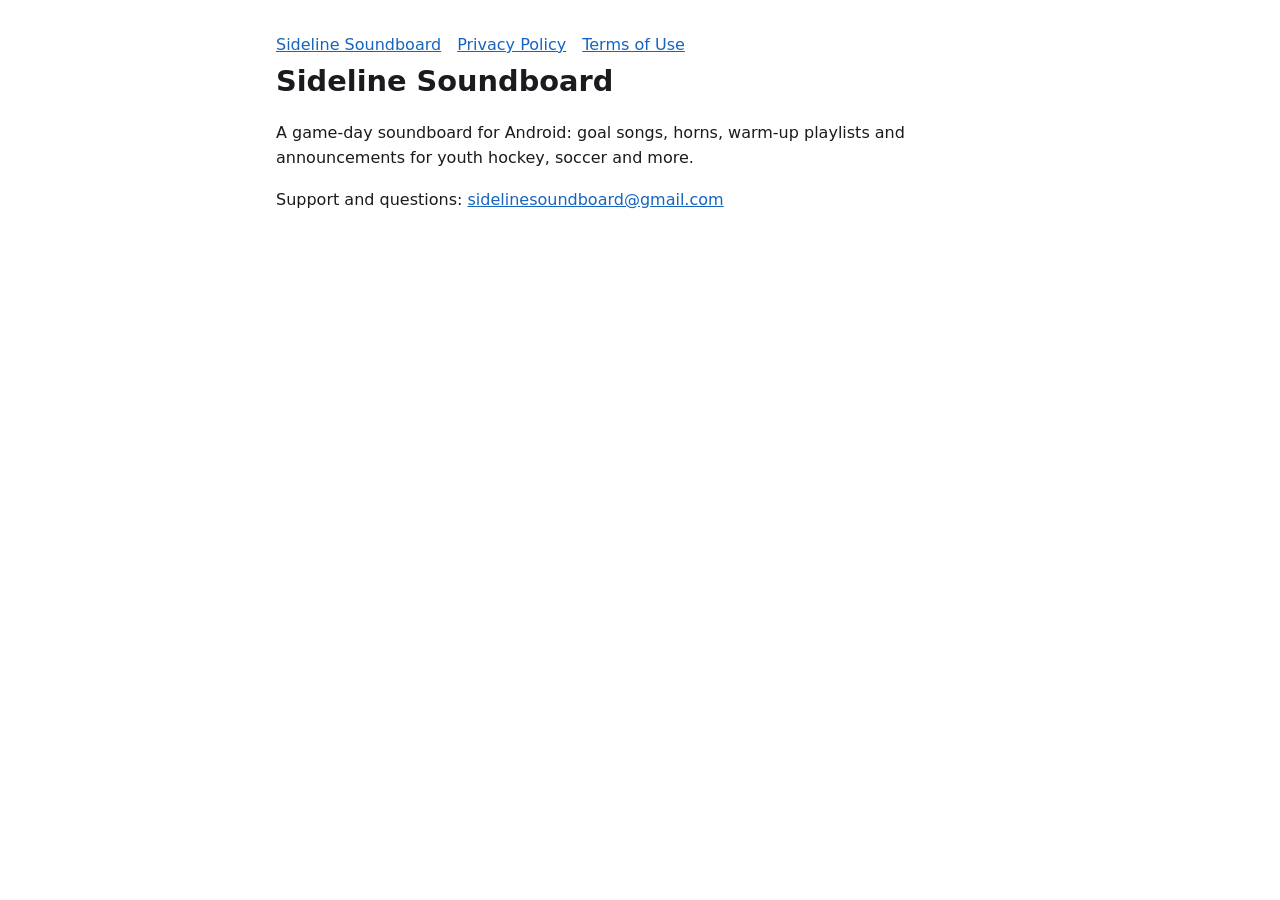
==== index.html @ c2d565bb "Privacy Policy, Terms of Use and home page for Sideline Soundboard Co-Authored-By: Claude Opus 5.5 <" ====
<!doctype html>
<html lang="en"><head><meta charset="utf-8"><meta name="viewport" content="width=device-width,initial-scale=1">
<title>Sideline Soundboard</title><link rel="stylesheet" href="style.css"></head>
<body><main>
<nav><a href="./">Sideline Soundboard</a><a href="privacy">Privacy Policy</a><a href="terms">Terms of Use</a></nav>
<h1>Sideline Soundboard</h1>
<p>A game-day soundboard for Android: goal songs, horns, warm-up playlists and announcements for youth hockey, soccer and more.</p>
<p>Support and questions: <a href="mailto:sidelinesoundboard@gmail.com">sidelinesoundboard@gmail.com</a></p>
</main></body></html>
---- style.css ----
:root { --bg:#ffffff; --fg:#1b1b1f; --muted:#5d5e67; --accent:#1565c0; }
@media (prefers-color-scheme: dark) { :root { --bg:#121316; --fg:#e4e2e6; --muted:#a9a9b3; --accent:#90caf9; } }
* { box-sizing: border-box; }
body { margin:0; background:var(--bg); color:var(--fg); font:16px/1.6 system-ui,-apple-system,"Segoe UI",Roboto,sans-serif; }
main { max-width: 760px; margin: 0 auto; padding: 32px 16px 64px; }
h1 { font-size: 1.8rem; margin: 0 0 4px; } h2 { font-size: 1.2rem; margin-top: 32px; }
.muted { color: var(--muted); } a { color: var(--accent); }
nav a { margin-right: 16px; }
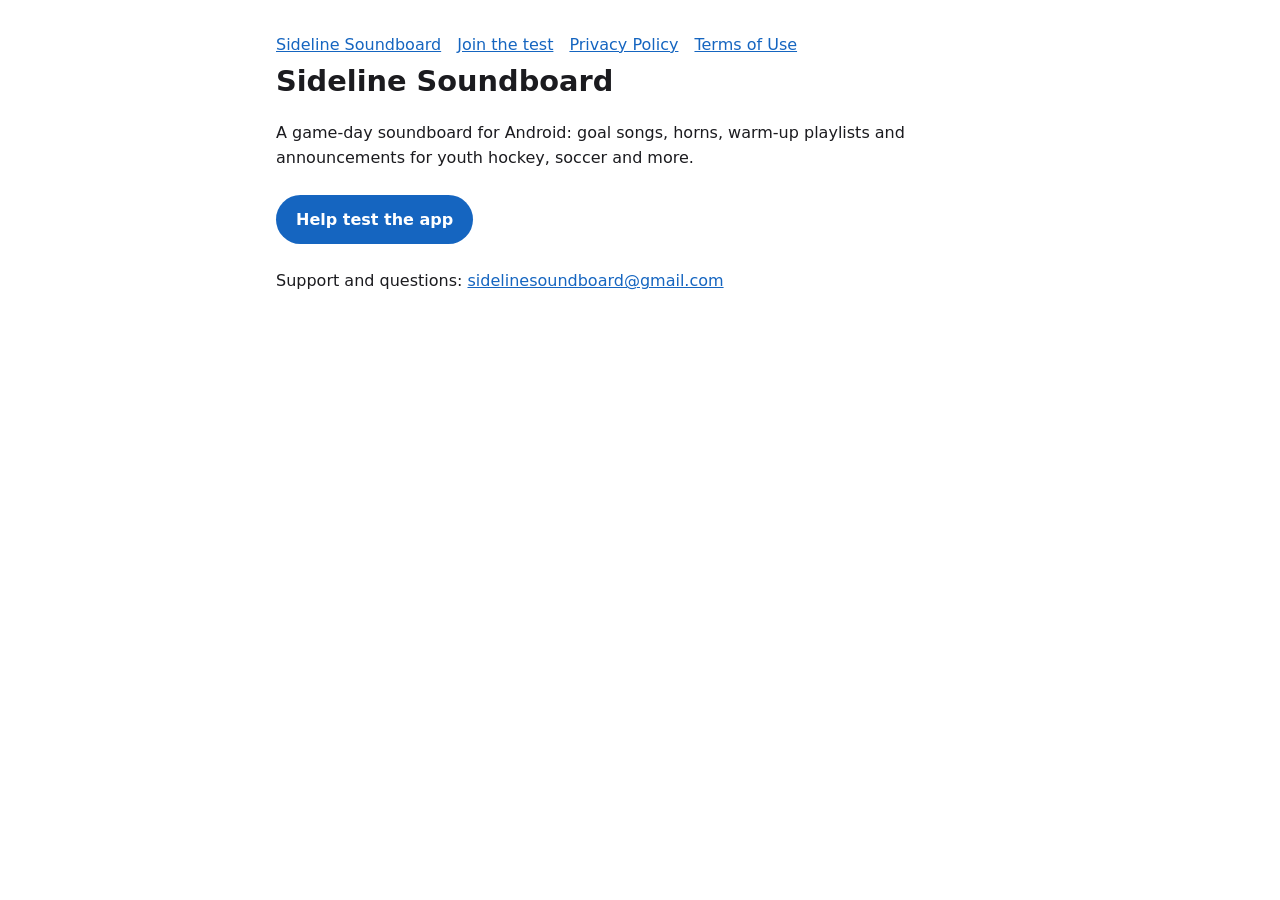
==== commit c3d98fa3: "Add tester sign-up page with screenshots" ====
--- a/index.html
+++ b/index.html
@@ -2,8 +2,9 @@
 <html lang="en"><head><meta charset="utf-8"><meta name="viewport" content="width=device-width,initial-scale=1">
 <title>Sideline Soundboard</title><link rel="stylesheet" href="style.css"></head>
 <body><main>
-<nav><a href="./">Sideline Soundboard</a><a href="privacy">Privacy Policy</a><a href="terms">Terms of Use</a></nav>
+<nav><a href="./">Sideline Soundboard</a><a href="testers">Join the test</a><a href="privacy">Privacy Policy</a><a href="terms">Terms of Use</a></nav>
 <h1>Sideline Soundboard</h1>
 <p>A game-day soundboard for Android: goal songs, horns, warm-up playlists and announcements for youth hockey, soccer and more.</p>
+<p><a class="cta" href="testers">Help test the app</a></p>
 <p>Support and questions: <a href="mailto:sidelinesoundboard@gmail.com">sidelinesoundboard@gmail.com</a></p>
 </main></body></html>
--- a/style.css
+++ b/style.css
@@ -6,3 +6,9 @@
 h1 { font-size: 1.8rem; margin: 0 0 4px; } h2 { font-size: 1.2rem; margin-top: 32px; }
 .muted { color: var(--muted); } a { color: var(--accent); }
 nav a { margin-right: 16px; }
+img.shot { display:block; max-width:100%; height:auto; border-radius:12px; margin:12px 0 4px; border:1px solid rgba(128,128,128,.3); }
+figure { margin:16px 0; } figcaption { color:var(--muted); font-size:.9rem; }
+.shots { display:grid; grid-template-columns:repeat(auto-fit,minmax(260px,1fr)); gap:16px; align-items:start; }
+.cta { display:inline-block; background:var(--accent); color:var(--bg); padding:12px 20px; border-radius:999px; font-weight:600; text-decoration:none; margin:8px 0; }
+ol.steps { padding-left:1.2em; } ol.steps li { margin:10px 0; }
+.note { border-left:3px solid var(--accent); padding:2px 12px; color:var(--muted); }
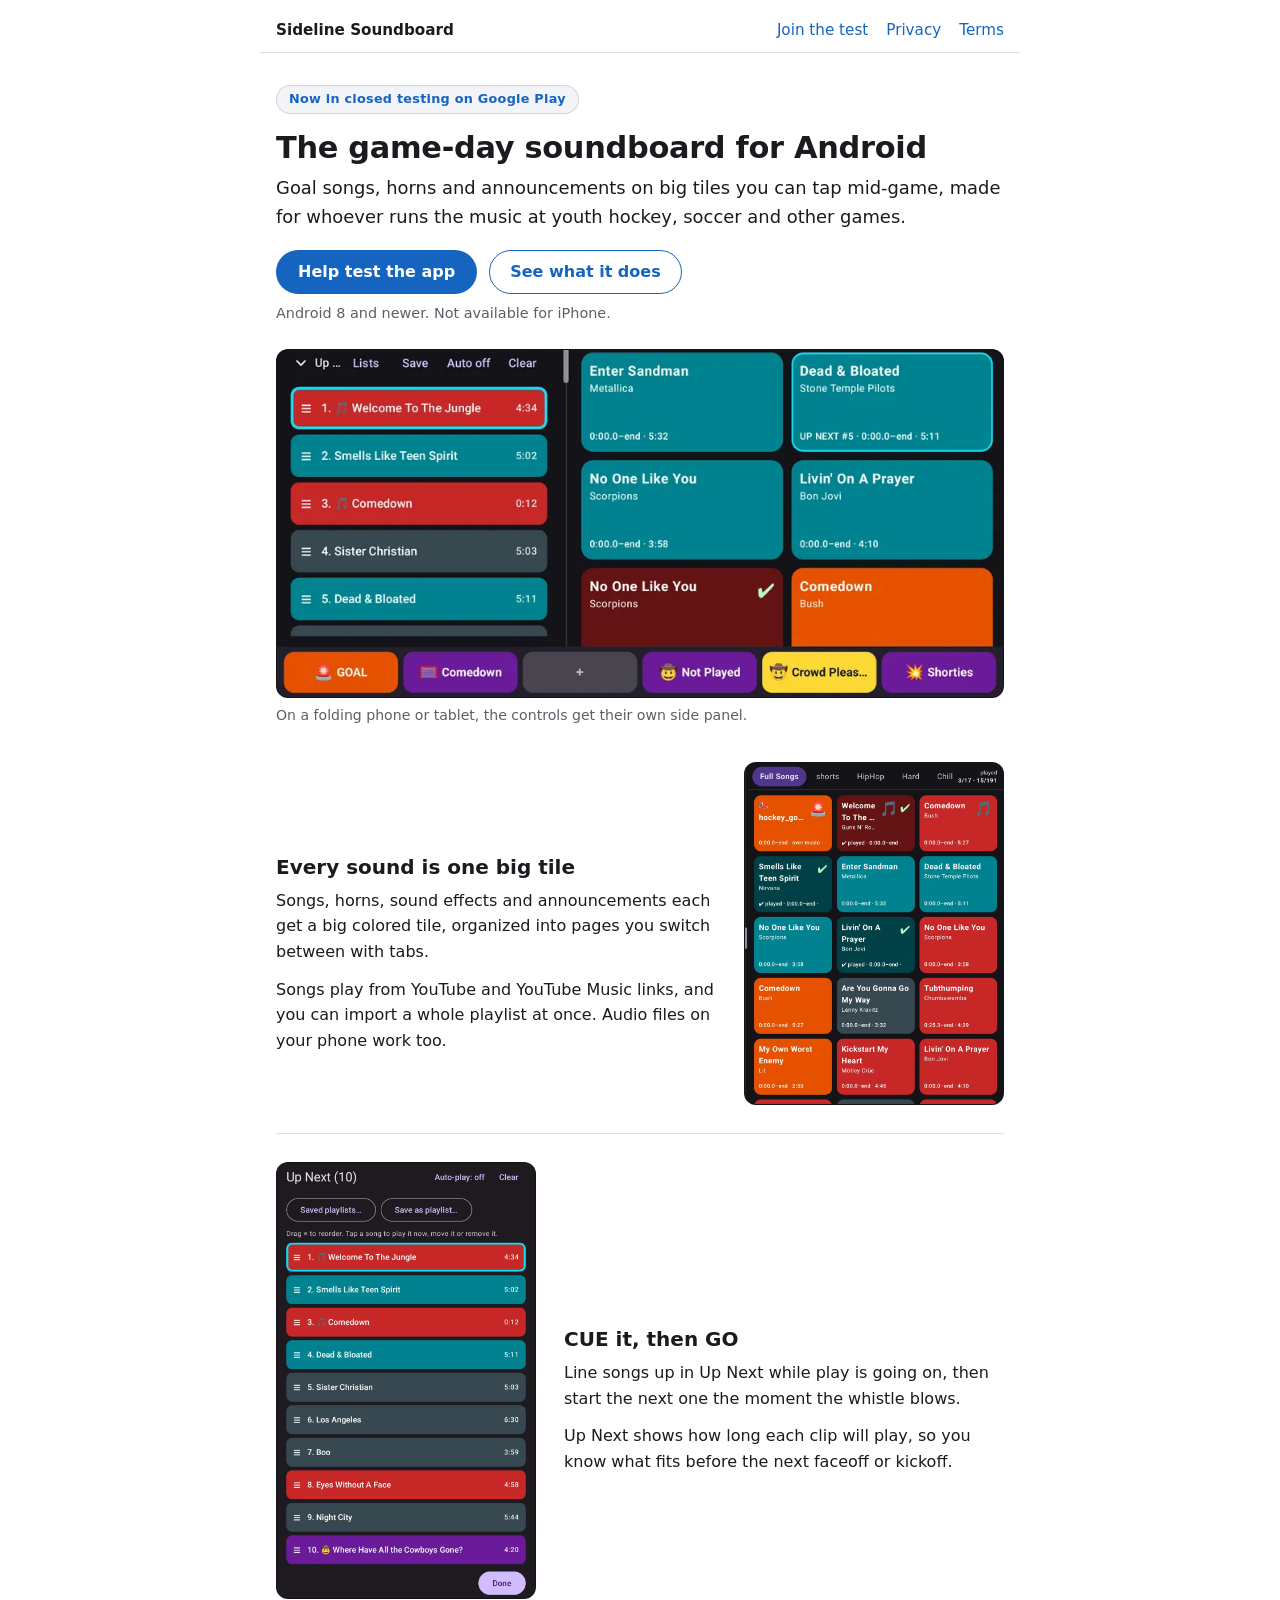
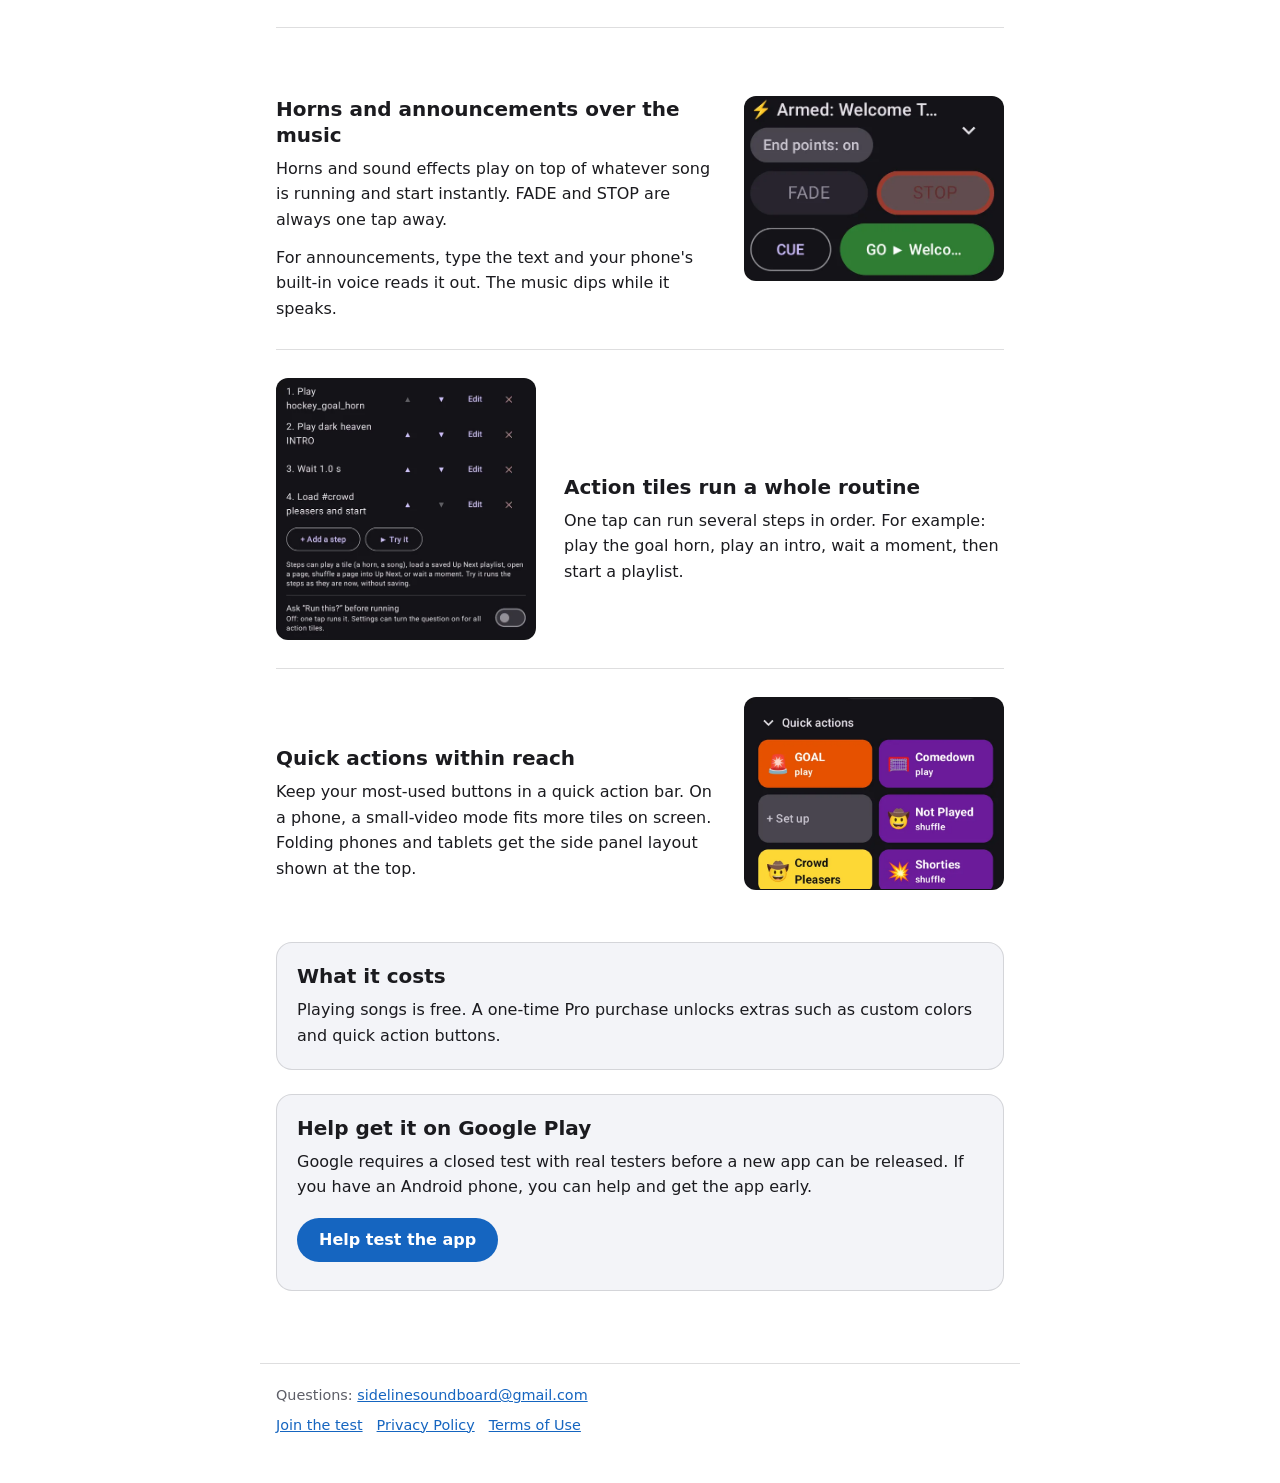
==== commit 692b1fb9: "Landing page, stronger tester page, new screenshots - index: one-line pitch, five feature blocks wit" ====
--- a/index.html
+++ b/index.html
@@ -1,10 +1,116 @@
 <!doctype html>
-<html lang="en"><head><meta charset="utf-8"><meta name="viewport" content="width=device-width,initial-scale=1">
-<title>Sideline Soundboard</title><link rel="stylesheet" href="style.css"></head>
-<body><main>
-<nav><a href="./">Sideline Soundboard</a><a href="testers">Join the test</a><a href="privacy">Privacy Policy</a><a href="terms">Terms of Use</a></nav>
-<h1>Sideline Soundboard</h1>
-<p>A game-day soundboard for Android: goal songs, horns, warm-up playlists and announcements for youth hockey, soccer and more.</p>
-<p><a class="cta" href="testers">Help test the app</a></p>
-<p>Support and questions: <a href="mailto:sidelinesoundboard@gmail.com">sidelinesoundboard@gmail.com</a></p>
-</main></body></html>
+<html lang="en">
+<head>
+<meta charset="utf-8">
+<meta name="viewport" content="width=device-width,initial-scale=1">
+<title>Sideline Soundboard: game-day soundboard for Android</title>
+<meta name="description" content="Goal songs, horns and announcements on big tiles you can tap mid-game. A soundboard for the person running the music at youth hockey, soccer and other games. Android 8 and newer.">
+<link rel="canonical" href="https://frostcall.github.io/sideline-soundboard/">
+<meta property="og:type" content="website">
+<meta property="og:site_name" content="Sideline Soundboard">
+<meta property="og:title" content="Sideline Soundboard: game-day soundboard for Android">
+<meta property="og:description" content="Goal songs, horns and announcements on big tiles you can tap mid-game. Help test it before it goes on Google Play.">
+<meta property="og:url" content="https://frostcall.github.io/sideline-soundboard/">
+<meta property="og:image" content="https://frostcall.github.io/sideline-soundboard/img/og.png">
+<meta property="og:image:width" content="1200">
+<meta property="og:image:height" content="630">
+<meta property="og:image:alt" content="Sideline Soundboard on a folding phone: an Up Next list beside colored song tiles, with quick action buttons along the bottom">
+<link rel="stylesheet" href="style.css">
+</head>
+<body>
+<nav class="site-nav" aria-label="Site">
+  <a class="brand" href="./" aria-current="page">Sideline Soundboard</a>
+  <a href="testers">Join the test</a>
+  <a href="privacy">Privacy</a>
+  <a href="terms">Terms</a>
+</nav>
+
+<main>
+<section class="hero">
+  <span class="badge">Now in closed testing on Google Play</span>
+  <h1>The game-day soundboard for Android</h1>
+  <p class="lede">Goal songs, horns and announcements on big tiles you can tap mid-game, made for whoever runs the music at youth hockey, soccer and other games.</p>
+  <div class="actions">
+    <a class="cta" href="testers">Help test the app</a>
+    <a class="btn-secondary" href="#features">See what it does</a>
+  </div>
+  <p class="small">Android 8 and newer. Not available for iPhone.</p>
+  <figure class="hero-shot">
+    <img class="shot" src="img/fold.webp" width="900" height="429" fetchpriority="high" alt="Sideline Soundboard on a folding phone: the Up Next list on the left, colored song tiles on the right, and quick action buttons for GOAL, Comedown and shuffles along the bottom">
+    <figcaption>On a folding phone or tablet, the controls get their own side panel.</figcaption>
+  </figure>
+</section>
+
+<section id="features" class="features" aria-label="Features">
+  <article class="feature">
+    <div>
+      <h2>Every sound is one big tile</h2>
+      <p>Songs, horns, sound effects and announcements each get a big colored tile, organized into pages you switch between with tabs.</p>
+      <p>Songs play from YouTube and YouTube Music links, and you can import a whole playlist at once. Audio files on your phone work too.</p>
+    </div>
+    <figure>
+      <img class="shot" src="img/tiles.webp" width="900" height="1190" loading="lazy" decoding="async" alt="A page of colored song tiles, each showing the song title, artist and clip length, with page tabs across the top">
+    </figure>
+  </article>
+
+  <article class="feature">
+    <div>
+      <h2>CUE it, then GO</h2>
+      <p>Line songs up in Up Next while play is going on, then start the next one the moment the whistle blows.</p>
+      <p>Up Next shows how long each clip will play, so you know what fits before the next faceoff or kickoff.</p>
+    </div>
+    <figure>
+      <img class="shot" src="img/up-next.webp" width="900" height="1516" loading="lazy" decoding="async" alt="The Up Next list with ten songs in order, each with its play length on the right">
+    </figure>
+  </article>
+
+  <article class="feature">
+    <div>
+      <h2>Horns and announcements over the music</h2>
+      <p>Horns and sound effects play on top of whatever song is running and start instantly. FADE and STOP are always one tap away.</p>
+      <p>For announcements, type the text and your phone's built-in voice reads it out. The music dips while it speaks.</p>
+    </div>
+    <figure>
+      <img class="shot" src="img/controls.webp" width="584" height="413" loading="lazy" decoding="async" alt="Playback controls: FADE and STOP buttons, and CUE and GO buttons with the next song armed">
+    </figure>
+  </article>
+
+  <article class="feature">
+    <div>
+      <h2>Action tiles run a whole routine</h2>
+      <p>One tap can run several steps in order. For example: play the goal horn, play an intro, wait a moment, then start a playlist.</p>
+    </div>
+    <figure>
+      <img class="shot" src="img/action-tiles.webp" width="560" height="563" loading="lazy" decoding="async" alt="An action tile's steps: play the goal horn, play an intro song, wait one second, then load a playlist and start it">
+    </figure>
+  </article>
+
+  <article class="feature">
+    <div>
+      <h2>Quick actions within reach</h2>
+      <p>Keep your most-used buttons in a quick action bar. On a phone, a small-video mode fits more tiles on screen. Folding phones and tablets get the side panel layout shown at the top.</p>
+    </div>
+    <figure>
+      <img class="shot" src="img/quick-actions.webp" width="700" height="520" loading="lazy" decoding="async" alt="Quick action buttons: GOAL, Comedown, Not Played shuffle, Crowd Pleasers and Shorties">
+    </figure>
+  </article>
+</section>
+
+<section class="panel">
+  <h2>What it costs</h2>
+  <p>Playing songs is free. A one-time Pro purchase unlocks extras such as custom colors and quick action buttons.</p>
+</section>
+
+<section class="panel">
+  <h2>Help get it on Google Play</h2>
+  <p>Google requires a closed test with real testers before a new app can be released. If you have an Android phone, you can help and get the app early.</p>
+  <div class="actions"><a class="cta" href="testers">Help test the app</a></div>
+</section>
+</main>
+
+<footer class="site-footer">
+  <p>Questions: <a href="mailto:sidelinesoundboard@gmail.com">sidelinesoundboard@gmail.com</a></p>
+  <p><a href="testers">Join the test</a><a href="privacy">Privacy Policy</a><a href="terms">Terms of Use</a></p>
+</footer>
+</body>
+</html>
--- a/style.css
+++ b/style.css
@@ -1,14 +1,91 @@
-:root { --bg:#ffffff; --fg:#1b1b1f; --muted:#5d5e67; --accent:#1565c0; }
-@media (prefers-color-scheme: dark) { :root { --bg:#121316; --fg:#e4e2e6; --muted:#a9a9b3; --accent:#90caf9; } }
-* { box-sizing: border-box; }
-body { margin:0; background:var(--bg); color:var(--fg); font:16px/1.6 system-ui,-apple-system,"Segoe UI",Roboto,sans-serif; }
-main { max-width: 760px; margin: 0 auto; padding: 32px 16px 64px; }
-h1 { font-size: 1.8rem; margin: 0 0 4px; } h2 { font-size: 1.2rem; margin-top: 32px; }
-.muted { color: var(--muted); } a { color: var(--accent); }
-nav a { margin-right: 16px; }
-img.shot { display:block; max-width:100%; height:auto; border-radius:12px; margin:12px 0 4px; border:1px solid rgba(128,128,128,.3); }
-figure { margin:16px 0; } figcaption { color:var(--muted); font-size:.9rem; }
-.shots { display:grid; grid-template-columns:repeat(auto-fit,minmax(260px,1fr)); gap:16px; align-items:start; }
-.cta { display:inline-block; background:var(--accent); color:var(--bg); padding:12px 20px; border-radius:999px; font-weight:600; text-decoration:none; margin:8px 0; }
-ol.steps { padding-left:1.2em; } ol.steps li { margin:10px 0; }
+:root {
+  --bg:#ffffff; --fg:#1b1b1f; --muted:#5d5e67; --accent:#1565c0; --on-accent:#ffffff;
+  --surface:#f3f4f8; --line:rgba(27,27,31,.14); --shot-line:rgba(27,27,31,.18);
+}
+@media (prefers-color-scheme: dark) {
+  :root {
+    --bg:#121316; --fg:#e4e2e6; --muted:#a9a9b3; --accent:#90caf9; --on-accent:#0b1a2b;
+    --surface:#1c1d22; --line:rgba(228,226,230,.14); --shot-line:rgba(228,226,230,.16);
+  }
+}
+* { box-sizing:border-box; }
+html { -webkit-text-size-adjust:100%; }
+body { margin:0; background:var(--bg); color:var(--fg); font:16px/1.6 system-ui,-apple-system,"Segoe UI",Roboto,sans-serif; overflow-wrap:break-word; }
+main, .site-nav, .site-footer { max-width:760px; margin:0 auto; padding-left:16px; padding-right:16px; }
+main { padding-top:8px; padding-bottom:48px; }
+a { color:var(--accent); }
+h1 { font-size:1.9rem; line-height:1.2; margin:16px 0 8px; letter-spacing:-.01em; }
+h2 { font-size:1.25rem; line-height:1.3; margin:40px 0 8px; }
+h3 { font-size:1.05rem; line-height:1.3; margin:0 0 6px; }
+p { margin:0 0 12px; }
+.muted { color:var(--muted); }
+
+/* Nav */
+.site-nav { display:flex; flex-wrap:wrap; align-items:center; gap:4px 18px; padding-top:18px; padding-bottom:10px; border-bottom:1px solid var(--line); }
+.site-nav a { text-decoration:none; font-size:.95rem; }
+.site-nav a:hover { text-decoration:underline; }
+.site-nav .brand { font-weight:700; color:var(--fg); margin-right:auto; }
+.site-nav a[aria-current="page"] { color:var(--fg); font-weight:600; }
+@media (max-width:480px) { .site-nav .brand { flex-basis:100%; } }
+
+/* Buttons */
+.cta { display:inline-block; background:var(--accent); color:var(--on-accent); padding:12px 22px; border-radius:999px; font-weight:600; text-decoration:none; line-height:1.3; }
+.cta:hover { filter:brightness(1.08); }
+.cta:focus-visible, .btn-secondary:focus-visible { outline:3px solid var(--accent); outline-offset:3px; }
+.btn-secondary { display:inline-block; padding:11px 20px; border-radius:999px; border:1.5px solid var(--accent); color:var(--accent); font-weight:600; text-decoration:none; line-height:1.3; }
+.actions { display:flex; flex-wrap:wrap; gap:10px 12px; align-items:center; margin:18px 0 8px; }
+.small { font-size:.9rem; color:var(--muted); }
+
+/* Hero */
+.hero { padding-top:12px; }
+.badge { display:inline-block; font-size:.8rem; font-weight:600; letter-spacing:.02em; color:var(--accent); background:var(--surface); border:1px solid var(--line); border-radius:999px; padding:3px 12px; margin-top:12px; }
+.lede { font-size:1.12rem; }
+.hero-shot { margin:24px 0 0; }
+
+/* Screenshots */
+img.shot { display:block; max-width:100%; height:auto; border-radius:12px; border:1px solid var(--shot-line); background:#131316; }
+figure { margin:0; }
+figcaption { color:var(--muted); font-size:.88rem; margin-top:6px; }
+
+/* Feature blocks */
+.features { margin-top:8px; }
+.feature { display:grid; grid-template-columns:1fr 260px; gap:28px; align-items:center; padding:28px 0; border-top:1px solid var(--line); }
+.feature:first-child { border-top:0; }
+.feature:nth-child(even) { grid-template-columns:260px 1fr; }
+.feature:nth-child(even) figure { order:-1; }
+.feature p:last-child { margin-bottom:0; }
+@media (max-width:640px) {
+  .feature, .feature:nth-child(even) { grid-template-columns:1fr; gap:14px; padding:24px 0; }
+  .feature figure, .feature:nth-child(even) figure { order:0; max-width:320px; }
+}
+
+/* Panels */
+.panel { background:var(--surface); border:1px solid var(--line); border-radius:16px; padding:20px; margin:24px 0; }
+.panel h2 { margin-top:0; }
+.panel p:last-child { margin-bottom:0; }
+
+/* Checklist */
+ul.needs { list-style:none; padding:0; margin:12px 0 0; display:grid; gap:10px; }
+ul.needs li { position:relative; padding-left:30px; }
+ul.needs li::before { content:"✓"; position:absolute; left:4px; top:0; color:var(--accent); font-weight:700; }
+
+/* Steps */
+ol.steps { list-style:none; counter-reset:step; padding:0; margin:16px 0 0; }
+ol.steps li { counter-increment:step; position:relative; padding:0 0 18px 48px; }
+ol.steps li::before { content:counter(step); position:absolute; left:0; top:0; width:32px; height:32px; border-radius:50%; background:var(--accent); color:var(--on-accent); font-weight:700; display:flex; align-items:center; justify-content:center; font-size:.95rem; }
+ol.steps li:not(:last-child)::after { content:""; position:absolute; left:15px; top:36px; bottom:4px; width:2px; background:var(--line); }
+ol.steps strong { display:block; }
+
+/* Screenshot pair */
+.shots { display:grid; grid-template-columns:repeat(2,minmax(0,1fr)); gap:12px; align-items:start; margin-top:16px; max-width:560px; }
+
+/* FAQ */
+.faq dt { font-weight:600; margin-top:16px; }
+.faq dd { margin:4px 0 0; }
+
 .note { border-left:3px solid var(--accent); padding:2px 12px; color:var(--muted); }
+
+/* Footer */
+.site-footer { padding-top:20px; padding-bottom:40px; border-top:1px solid var(--line); font-size:.9rem; color:var(--muted); }
+.site-footer p { margin:0 0 6px; }
+.site-footer a { margin-right:14px; }
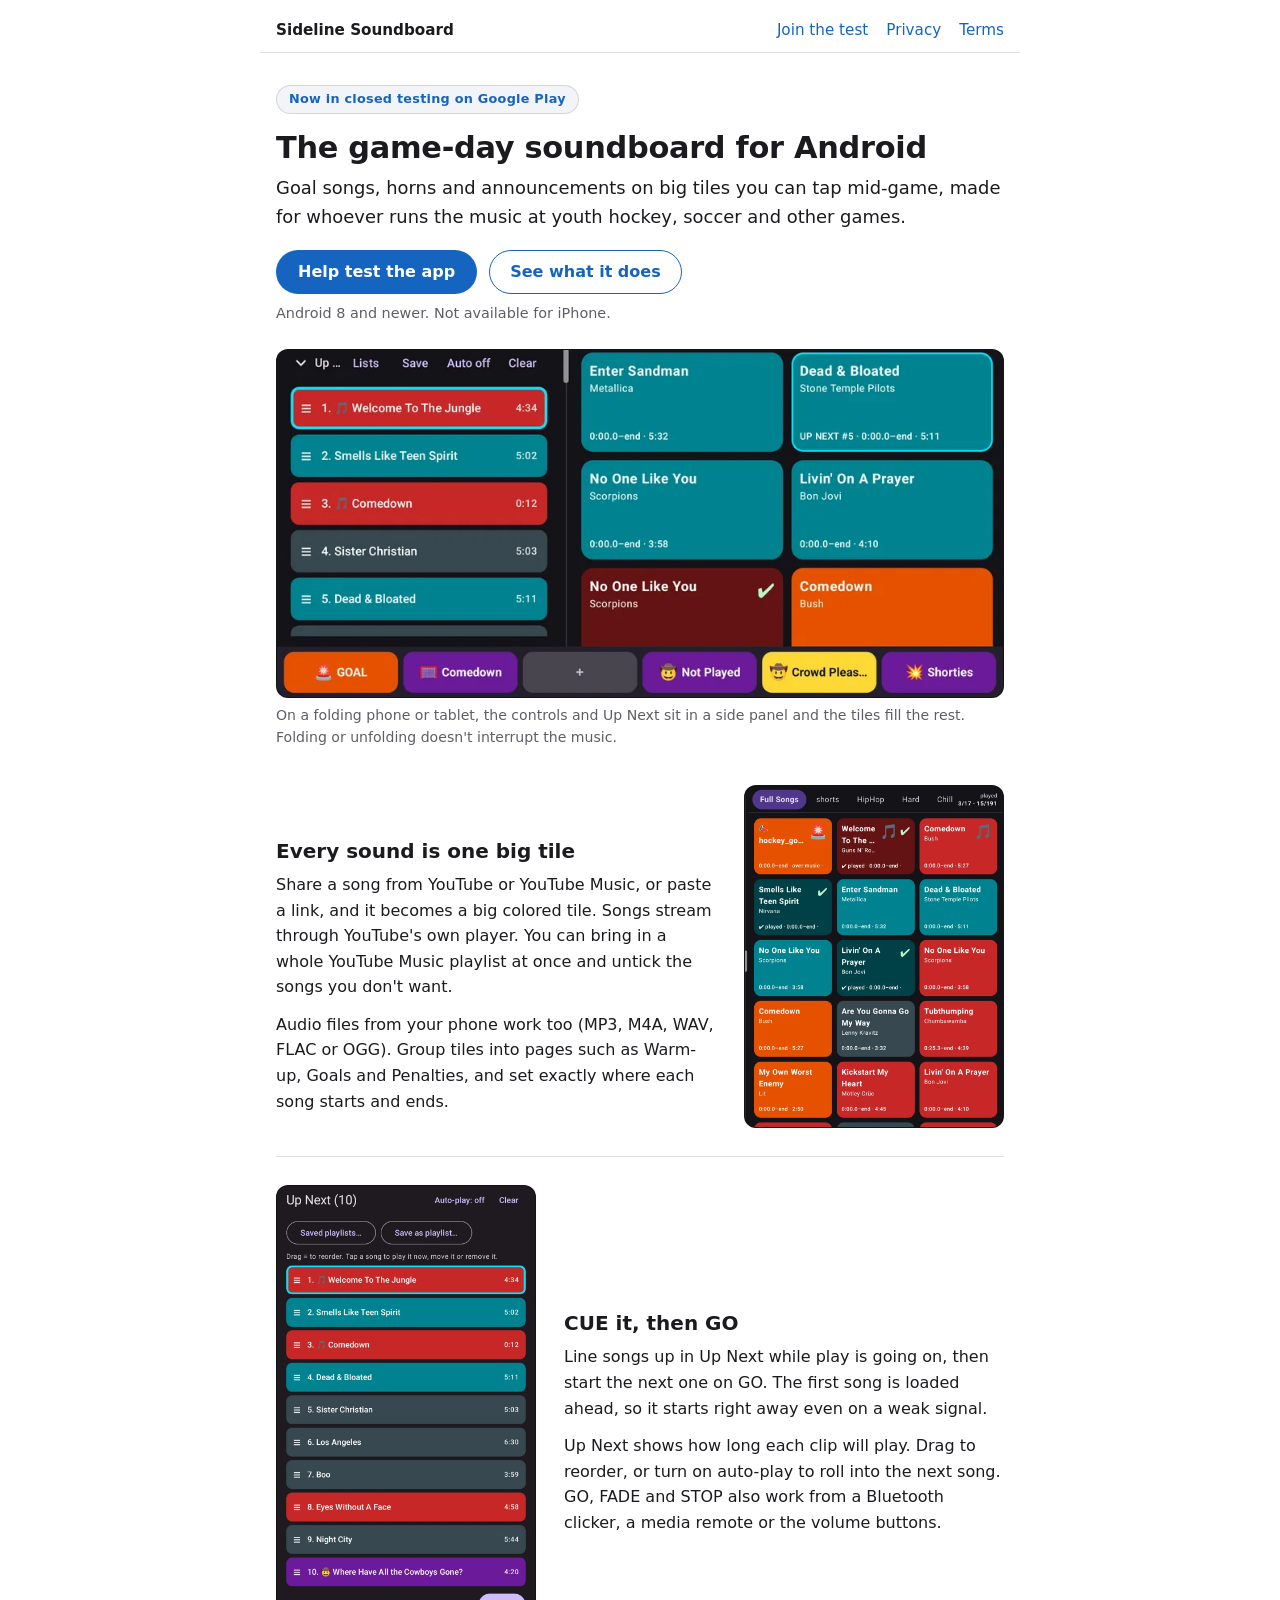
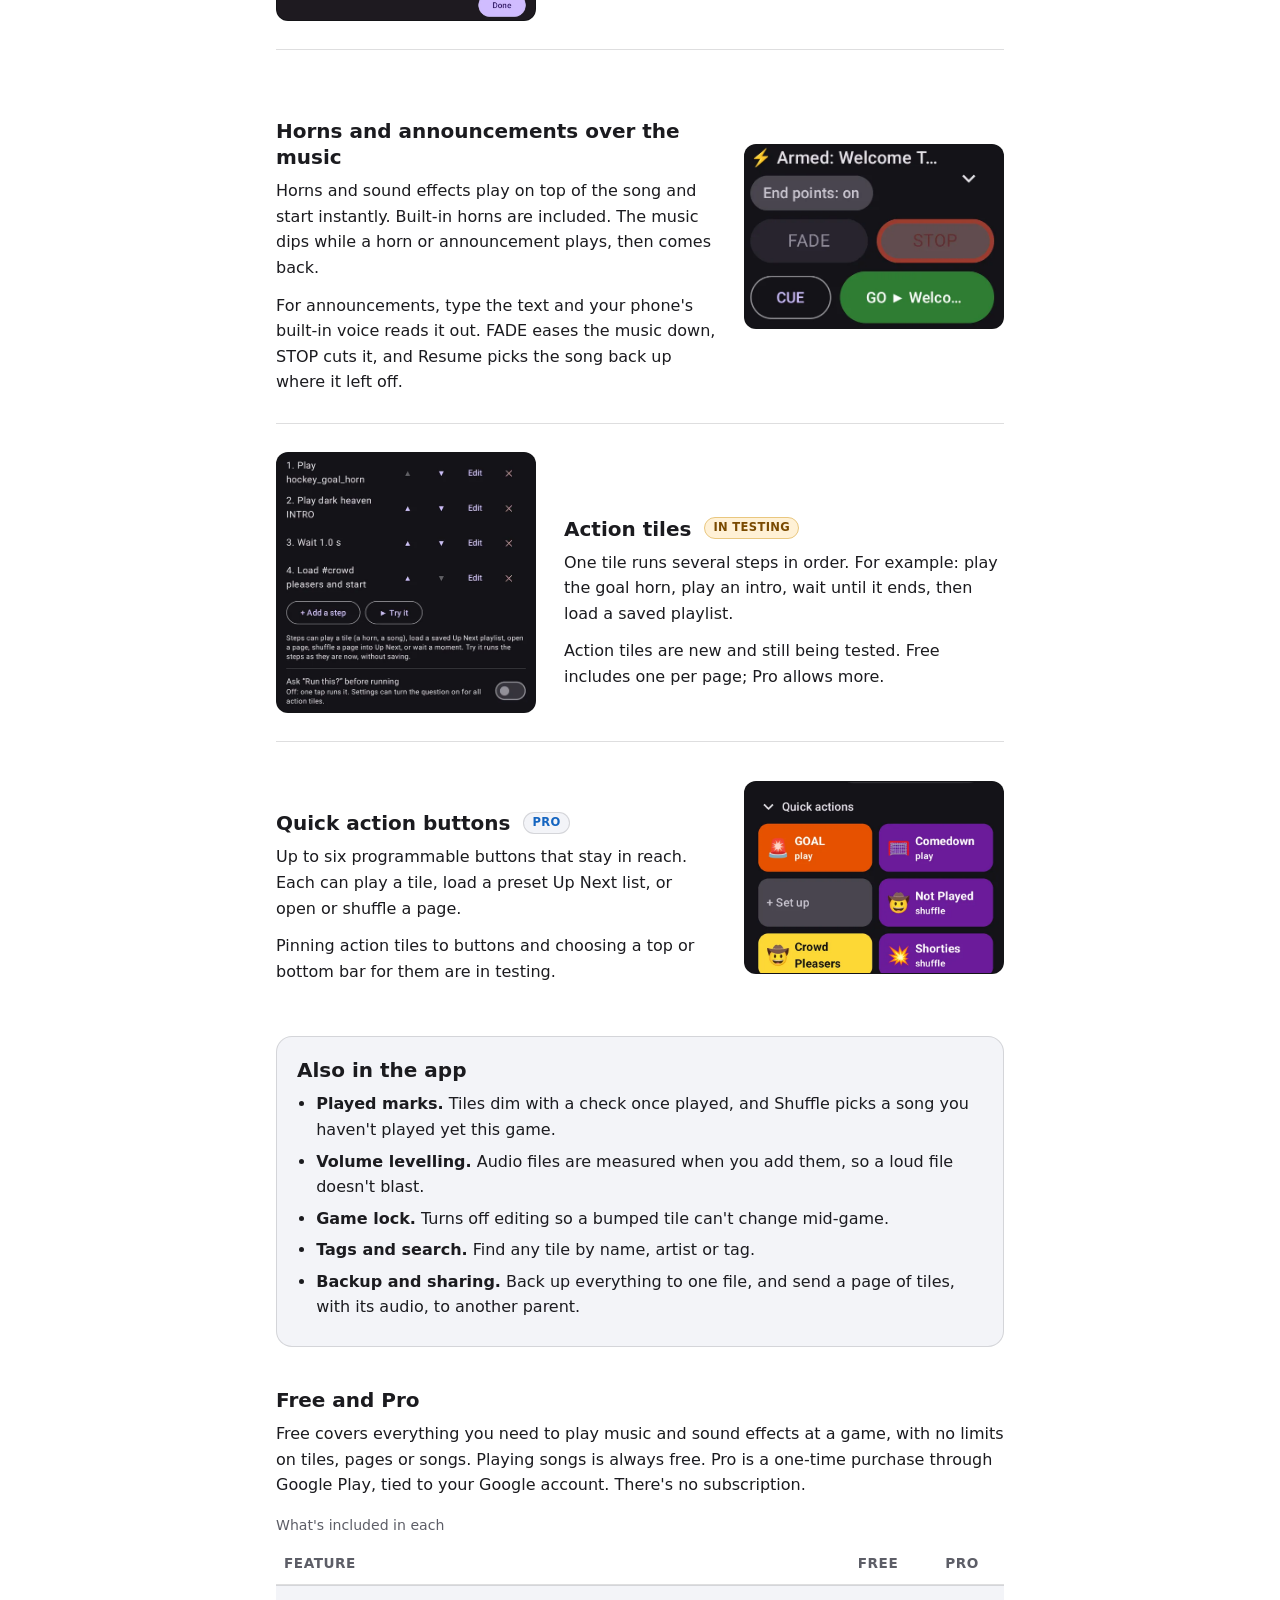
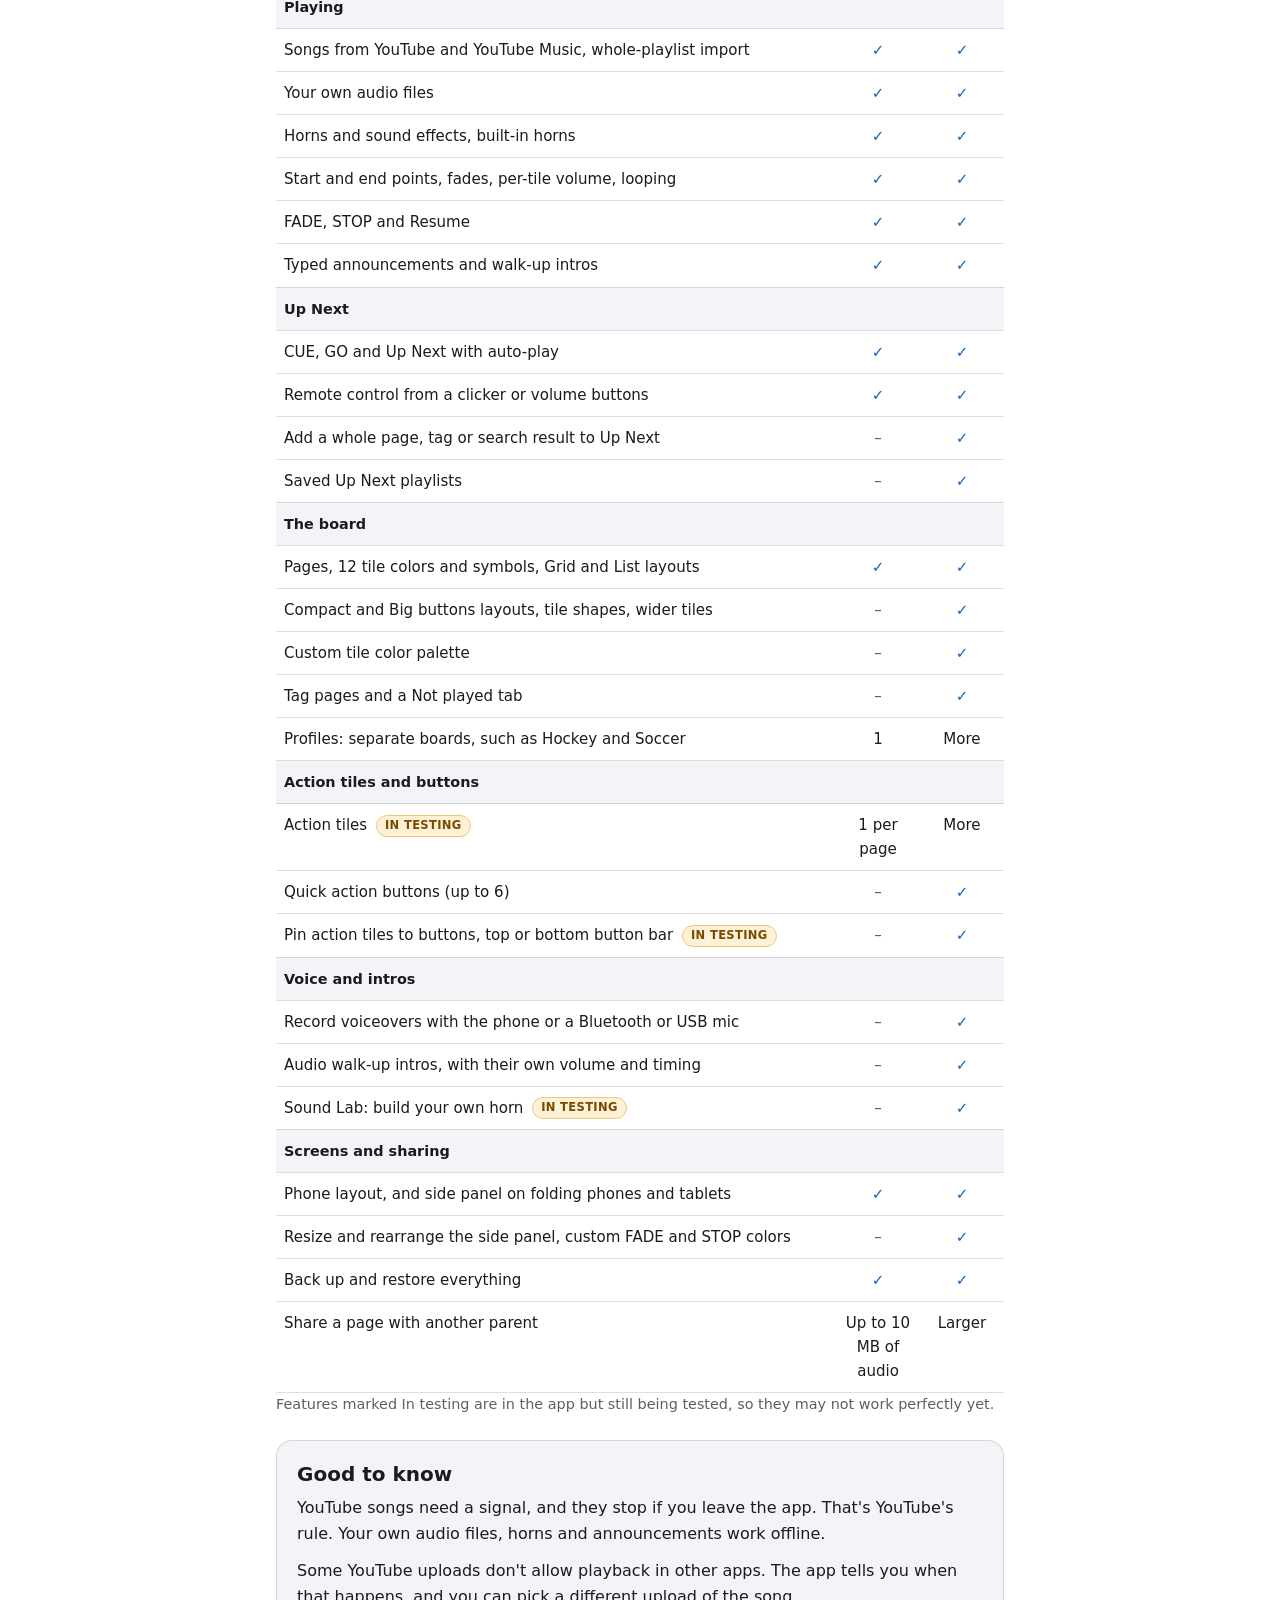
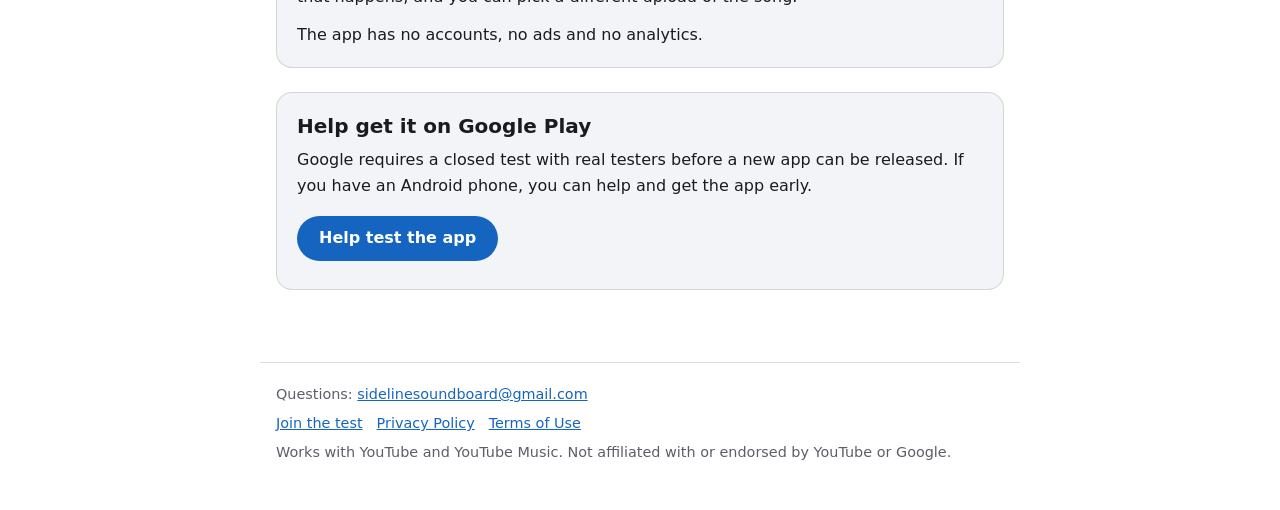
==== commit 3a777107: "Feature copy and Free/Pro table from the app's feature list - Home page feature sections rewritten t" ====
--- a/index.html
+++ b/index.html
@@ -37,7 +37,7 @@
   <p class="small">Android 8 and newer. Not available for iPhone.</p>
   <figure class="hero-shot">
     <img class="shot" src="img/fold.webp" width="900" height="429" fetchpriority="high" alt="Sideline Soundboard on a folding phone: the Up Next list on the left, colored song tiles on the right, and quick action buttons for GOAL, Comedown and shuffles along the bottom">
-    <figcaption>On a folding phone or tablet, the controls get their own side panel.</figcaption>
+    <figcaption>On a folding phone or tablet, the controls and Up Next sit in a side panel and the tiles fill the rest. Folding or unfolding doesn't interrupt the music.</figcaption>
   </figure>
 </section>
 
@@ -45,8 +45,8 @@
   <article class="feature">
     <div>
       <h2>Every sound is one big tile</h2>
-      <p>Songs, horns, sound effects and announcements each get a big colored tile, organized into pages you switch between with tabs.</p>
-      <p>Songs play from YouTube and YouTube Music links, and you can import a whole playlist at once. Audio files on your phone work too.</p>
+      <p>Share a song from YouTube or YouTube Music, or paste a link, and it becomes a big colored tile. Songs stream through YouTube's own player. You can bring in a whole YouTube Music playlist at once and untick the songs you don't want.</p>
+      <p>Audio files from your phone work too (MP3, M4A, WAV, FLAC or OGG). Group tiles into pages such as Warm-up, Goals and Penalties, and set exactly where each song starts and ends.</p>
     </div>
     <figure>
       <img class="shot" src="img/tiles.webp" width="900" height="1190" loading="lazy" decoding="async" alt="A page of colored song tiles, each showing the song title, artist and clip length, with page tabs across the top">
@@ -56,8 +56,8 @@
   <article class="feature">
     <div>
       <h2>CUE it, then GO</h2>
-      <p>Line songs up in Up Next while play is going on, then start the next one the moment the whistle blows.</p>
-      <p>Up Next shows how long each clip will play, so you know what fits before the next faceoff or kickoff.</p>
+      <p>Line songs up in Up Next while play is going on, then start the next one on GO. The first song is loaded ahead, so it starts right away even on a weak signal.</p>
+      <p>Up Next shows how long each clip will play. Drag to reorder, or turn on auto-play to roll into the next song. GO, FADE and STOP also work from a Bluetooth clicker, a media remote or the volume buttons.</p>
     </div>
     <figure>
       <img class="shot" src="img/up-next.webp" width="900" height="1516" loading="lazy" decoding="async" alt="The Up Next list with ten songs in order, each with its play length on the right">
@@ -67,8 +67,8 @@
   <article class="feature">
     <div>
       <h2>Horns and announcements over the music</h2>
-      <p>Horns and sound effects play on top of whatever song is running and start instantly. FADE and STOP are always one tap away.</p>
-      <p>For announcements, type the text and your phone's built-in voice reads it out. The music dips while it speaks.</p>
+      <p>Horns and sound effects play on top of the song and start instantly. Built-in horns are included. The music dips while a horn or announcement plays, then comes back.</p>
+      <p>For announcements, type the text and your phone's built-in voice reads it out. FADE eases the music down, STOP cuts it, and Resume picks the song back up where it left off.</p>
     </div>
     <figure>
       <img class="shot" src="img/controls.webp" width="584" height="413" loading="lazy" decoding="async" alt="Playback controls: FADE and STOP buttons, and CUE and GO buttons with the next song armed">
@@ -77,18 +77,20 @@
 
   <article class="feature">
     <div>
-      <h2>Action tiles run a whole routine</h2>
-      <p>One tap can run several steps in order. For example: play the goal horn, play an intro, wait a moment, then start a playlist.</p>
+      <h2>Action tiles <span class="pill testing">In testing</span></h2>
+      <p>One tile runs several steps in order. For example: play the goal horn, play an intro, wait until it ends, then load a saved playlist.</p>
+      <p>Action tiles are new and still being tested. Free includes one per page; Pro allows more.</p>
     </div>
     <figure>
-      <img class="shot" src="img/action-tiles.webp" width="560" height="563" loading="lazy" decoding="async" alt="An action tile's steps: play the goal horn, play an intro song, wait one second, then load a playlist and start it">
+      <img class="shot" src="img/action-tiles.webp" width="560" height="563" loading="lazy" decoding="async" alt="An action tile's steps: play the goal horn, play an intro song, wait one second, then load the crowd pleasers songs and start">
     </figure>
   </article>
 
   <article class="feature">
     <div>
-      <h2>Quick actions within reach</h2>
-      <p>Keep your most-used buttons in a quick action bar. On a phone, a small-video mode fits more tiles on screen. Folding phones and tablets get the side panel layout shown at the top.</p>
+      <h2>Quick action buttons <span class="pill pro">Pro</span></h2>
+      <p>Up to six programmable buttons that stay in reach. Each can play a tile, load a preset Up Next list, or open or shuffle a page.</p>
+      <p>Pinning action tiles to buttons and choosing a top or bottom bar for them are in testing.</p>
     </div>
     <figure>
       <img class="shot" src="img/quick-actions.webp" width="700" height="520" loading="lazy" decoding="async" alt="Quick action buttons: GOAL, Comedown, Not Played shuffle, Crowd Pleasers and Shorties">
@@ -97,8 +99,64 @@
 </section>
 
 <section class="panel">
-  <h2>What it costs</h2>
-  <p>Playing songs is free. A one-time Pro purchase unlocks extras such as custom colors and quick action buttons.</p>
+  <h2>Also in the app</h2>
+  <ul class="also">
+    <li><strong>Played marks.</strong> Tiles dim with a check once played, and Shuffle picks a song you haven't played yet this game.</li>
+    <li><strong>Volume levelling.</strong> Audio files are measured when you add them, so a loud file doesn't blast.</li>
+    <li><strong>Game lock.</strong> Turns off editing so a bumped tile can't change mid-game.</li>
+    <li><strong>Tags and search.</strong> Find any tile by name, artist or tag.</li>
+    <li><strong>Backup and sharing.</strong> Back up everything to one file, and send a page of tiles, with its audio, to another parent.</li>
+  </ul>
+</section>
+
+<section id="pro">
+  <h2>Free and Pro</h2>
+  <p>Free covers everything you need to play music and sound effects at a game, with no limits on tiles, pages or songs. Playing songs is always free. Pro is a one-time purchase through Google Play, tied to your Google account. There's no subscription.</p>
+  <table class="tiers">
+    <caption>What's included in each</caption>
+    <thead><tr><th scope="col">Feature</th><th scope="col" class="t">Free</th><th scope="col" class="t">Pro</th></tr></thead>
+    <tbody>
+      <tr><th colspan="3" scope="colgroup">Playing</th></tr>
+      <tr><th scope="row">Songs from YouTube and YouTube Music, whole-playlist import</th><td class="t yes">✓</td><td class="t yes">✓</td></tr>
+      <tr><th scope="row">Your own audio files</th><td class="t yes">✓</td><td class="t yes">✓</td></tr>
+      <tr><th scope="row">Horns and sound effects, built-in horns</th><td class="t yes">✓</td><td class="t yes">✓</td></tr>
+      <tr><th scope="row">Start and end points, fades, per-tile volume, looping</th><td class="t yes">✓</td><td class="t yes">✓</td></tr>
+      <tr><th scope="row">FADE, STOP and Resume</th><td class="t yes">✓</td><td class="t yes">✓</td></tr>
+      <tr><th scope="row">Typed announcements and walk-up intros</th><td class="t yes">✓</td><td class="t yes">✓</td></tr>
+      <tr><th colspan="3" scope="colgroup">Up Next</th></tr>
+      <tr><th scope="row">CUE, GO and Up Next with auto-play</th><td class="t yes">✓</td><td class="t yes">✓</td></tr>
+      <tr><th scope="row">Remote control from a clicker or volume buttons</th><td class="t yes">✓</td><td class="t yes">✓</td></tr>
+      <tr><th scope="row">Add a whole page, tag or search result to Up Next</th><td class="t no">–</td><td class="t yes">✓</td></tr>
+      <tr><th scope="row">Saved Up Next playlists</th><td class="t no">–</td><td class="t yes">✓</td></tr>
+      <tr><th colspan="3" scope="colgroup">The board</th></tr>
+      <tr><th scope="row">Pages, 12 tile colors and symbols, Grid and List layouts</th><td class="t yes">✓</td><td class="t yes">✓</td></tr>
+      <tr><th scope="row">Compact and Big buttons layouts, tile shapes, wider tiles</th><td class="t no">–</td><td class="t yes">✓</td></tr>
+      <tr><th scope="row">Custom tile color palette</th><td class="t no">–</td><td class="t yes">✓</td></tr>
+      <tr><th scope="row">Tag pages and a Not played tab</th><td class="t no">–</td><td class="t yes">✓</td></tr>
+      <tr><th scope="row">Profiles: separate boards, such as Hockey and Soccer</th><td class="t">1</td><td class="t">More</td></tr>
+      <tr><th colspan="3" scope="colgroup">Action tiles and buttons</th></tr>
+      <tr><th scope="row">Action tiles <span class="pill testing">In testing</span></th><td class="t">1 per page</td><td class="t">More</td></tr>
+      <tr><th scope="row">Quick action buttons (up to 6)</th><td class="t no">–</td><td class="t yes">✓</td></tr>
+      <tr><th scope="row">Pin action tiles to buttons, top or bottom button bar <span class="pill testing">In testing</span></th><td class="t no">–</td><td class="t yes">✓</td></tr>
+      <tr><th colspan="3" scope="colgroup">Voice and intros</th></tr>
+      <tr><th scope="row">Record voiceovers with the phone or a Bluetooth or USB mic</th><td class="t no">–</td><td class="t yes">✓</td></tr>
+      <tr><th scope="row">Audio walk-up intros, with their own volume and timing</th><td class="t no">–</td><td class="t yes">✓</td></tr>
+      <tr><th scope="row">Sound Lab: build your own horn <span class="pill testing">In testing</span></th><td class="t no">–</td><td class="t yes">✓</td></tr>
+      <tr><th colspan="3" scope="colgroup">Screens and sharing</th></tr>
+      <tr><th scope="row">Phone layout, and side panel on folding phones and tablets</th><td class="t yes">✓</td><td class="t yes">✓</td></tr>
+      <tr><th scope="row">Resize and rearrange the side panel, custom FADE and STOP colors</th><td class="t no">–</td><td class="t yes">✓</td></tr>
+      <tr><th scope="row">Back up and restore everything</th><td class="t yes">✓</td><td class="t yes">✓</td></tr>
+      <tr><th scope="row">Share a page with another parent</th><td class="t">Up to 10 MB of audio</td><td class="t">Larger</td></tr>
+    </tbody>
+  </table>
+  <p class="small">Features marked In testing are in the app but still being tested, so they may not work perfectly yet.</p>
+</section>
+
+<section class="panel">
+  <h2>Good to know</h2>
+  <p>YouTube songs need a signal, and they stop if you leave the app. That's YouTube's rule. Your own audio files, horns and announcements work offline.</p>
+  <p>Some YouTube uploads don't allow playback in other apps. The app tells you when that happens, and you can pick a different upload of the song.</p>
+  <p>The app has no accounts, no ads and no analytics.</p>
 </section>
 
 <section class="panel">
@@ -111,6 +169,7 @@
 <footer class="site-footer">
   <p>Questions: <a href="mailto:sidelinesoundboard@gmail.com">sidelinesoundboard@gmail.com</a></p>
   <p><a href="testers">Join the test</a><a href="privacy">Privacy Policy</a><a href="terms">Terms of Use</a></p>
+  <p>Works with YouTube and YouTube Music. Not affiliated with or endorsed by YouTube or Google.</p>
 </footer>
 </body>
 </html>
--- a/style.css
+++ b/style.css
@@ -85,6 +85,30 @@
 
 .note { border-left:3px solid var(--accent); padding:2px 12px; color:var(--muted); }
 
+/* Status and tier labels */
+.pill { display:inline-block; vertical-align:middle; font-size:.72rem; font-weight:700; letter-spacing:.03em; text-transform:uppercase; line-height:1; padding:4px 8px; border-radius:999px; margin-left:6px; white-space:nowrap; }
+.pill.testing { color:#7a4a00; background:#fff1d6; border:1px solid #e9c77f; }
+.pill.pro { color:var(--accent); background:var(--surface); border:1px solid var(--line); }
+@media (prefers-color-scheme: dark) { .pill.testing { color:#ffd48a; background:#3a2a0c; border-color:#6b4d16; } }
+h2 .pill, h3 .pill { position:relative; top:-2px; }
+
+/* Also-in-the-app list */
+ul.also { padding-left:1.2em; margin:8px 0 0; }
+ul.also li { margin:6px 0; }
+
+/* Free vs Pro table */
+.tiers { width:100%; border-collapse:collapse; margin-top:16px; font-size:.94rem; }
+.tiers caption { text-align:left; color:var(--muted); font-size:.88rem; padding-bottom:8px; }
+.tiers th, .tiers td { padding:9px 8px; border-bottom:1px solid var(--line); vertical-align:top; text-align:left; }
+.tiers thead th { font-size:.85rem; text-transform:uppercase; letter-spacing:.04em; color:var(--muted); border-bottom:2px solid var(--line); }
+.tiers td.t, .tiers th.t { text-align:center; width:84px; }
+.tiers tbody th[colspan] { font-size:.9rem; color:var(--fg); background:var(--surface); padding-top:10px; }
+.tiers tbody th[scope="row"] { font-weight:400; }
+.tiers .yes { color:var(--accent); font-weight:700; }
+.tiers .no { color:var(--muted); }
+.tiers .pill { margin-left:4px; }
+@media (max-width:480px) { .tiers { font-size:.88rem; } .tiers td.t, .tiers th.t { width:64px; padding-left:4px; padding-right:4px; } .tiers th, .tiers td { padding-left:4px; padding-right:4px; } }
+
 /* Footer */
 .site-footer { padding-top:20px; padding-bottom:40px; border-top:1px solid var(--line); font-size:.9rem; color:var(--muted); }
 .site-footer p { margin:0 0 6px; }
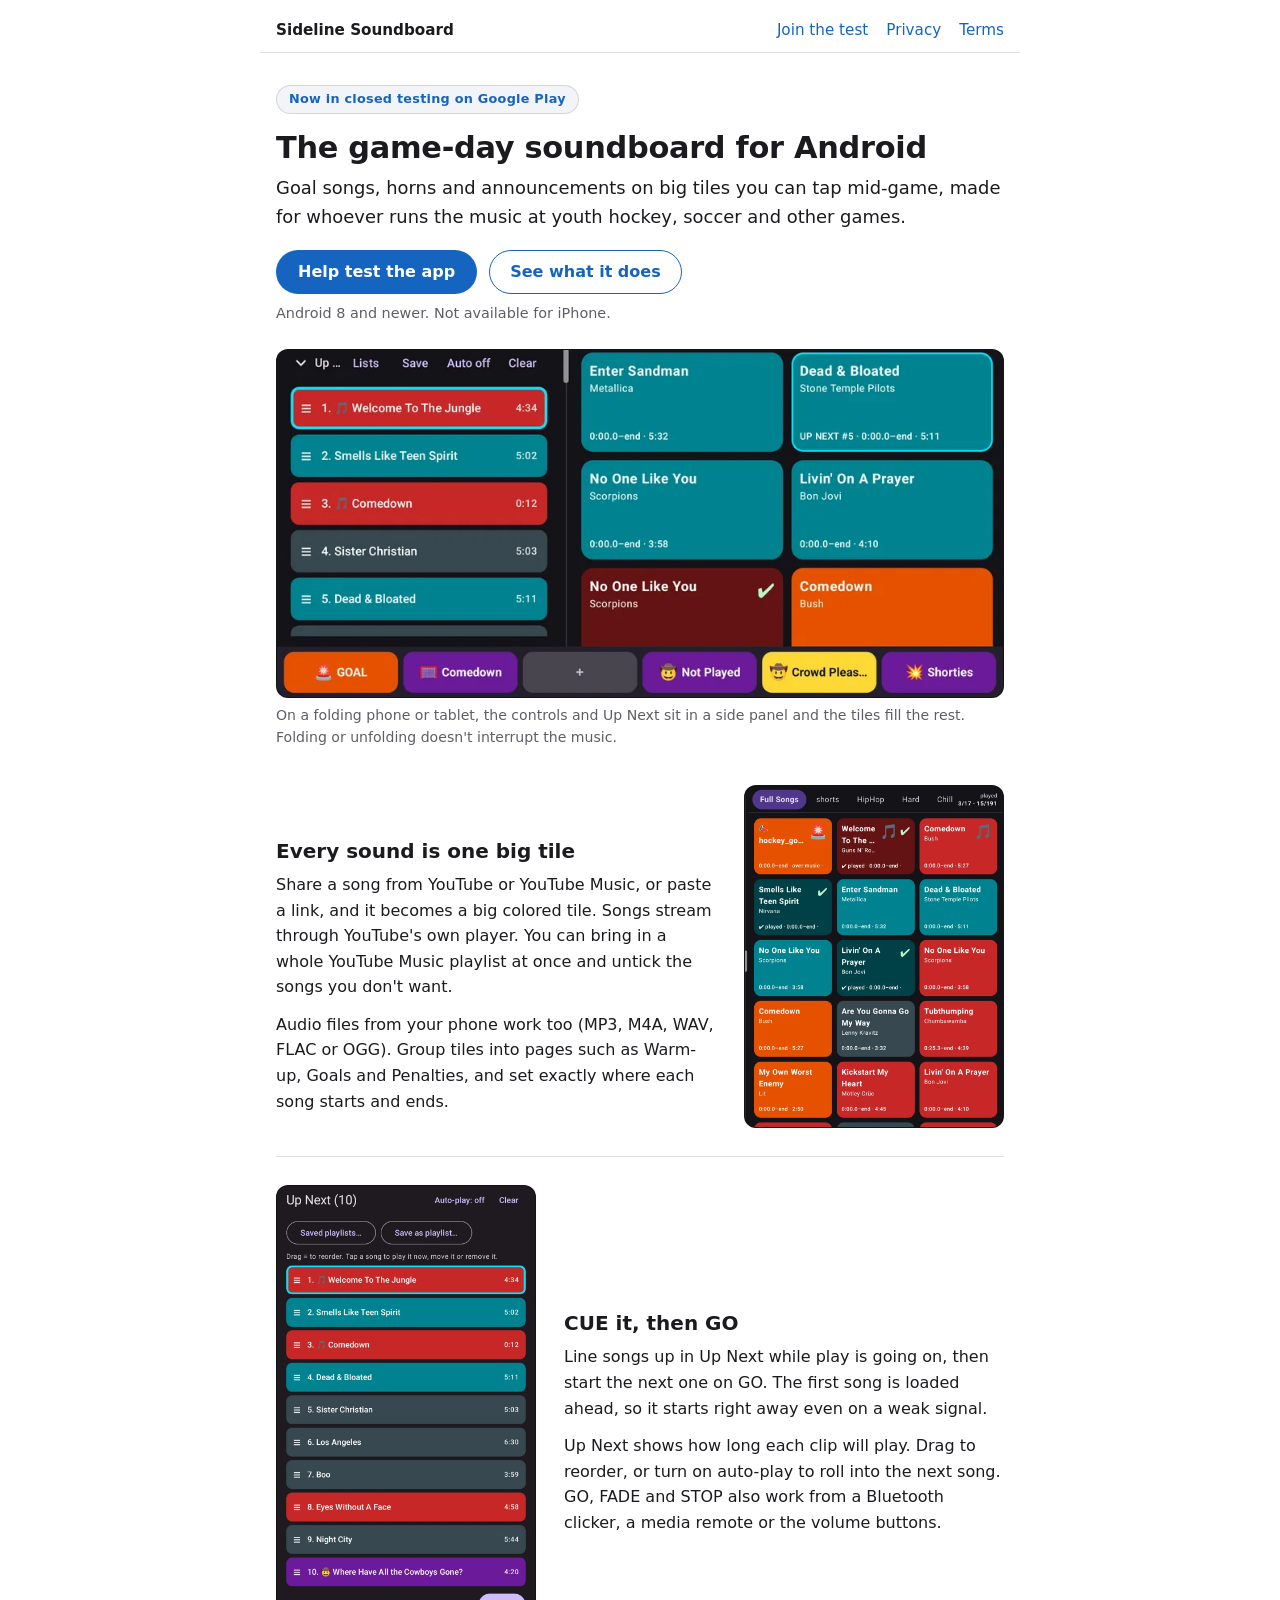
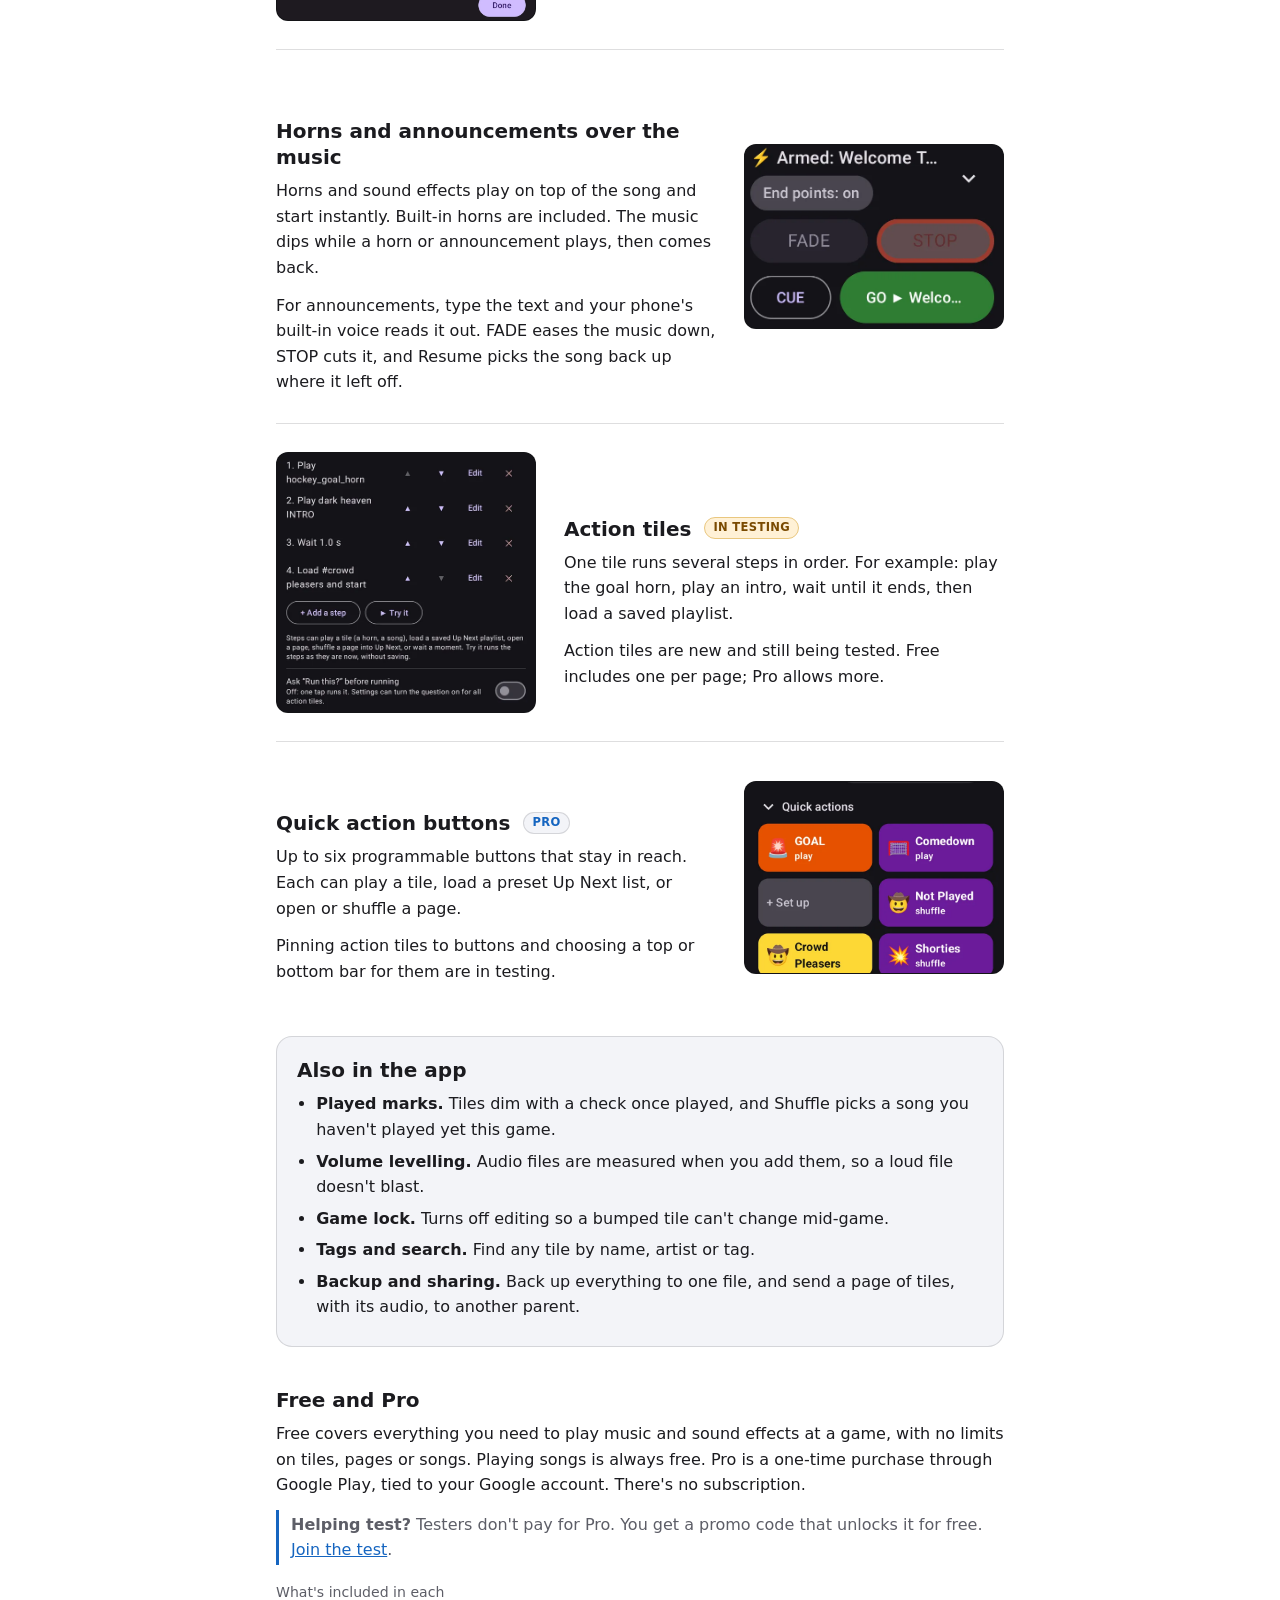
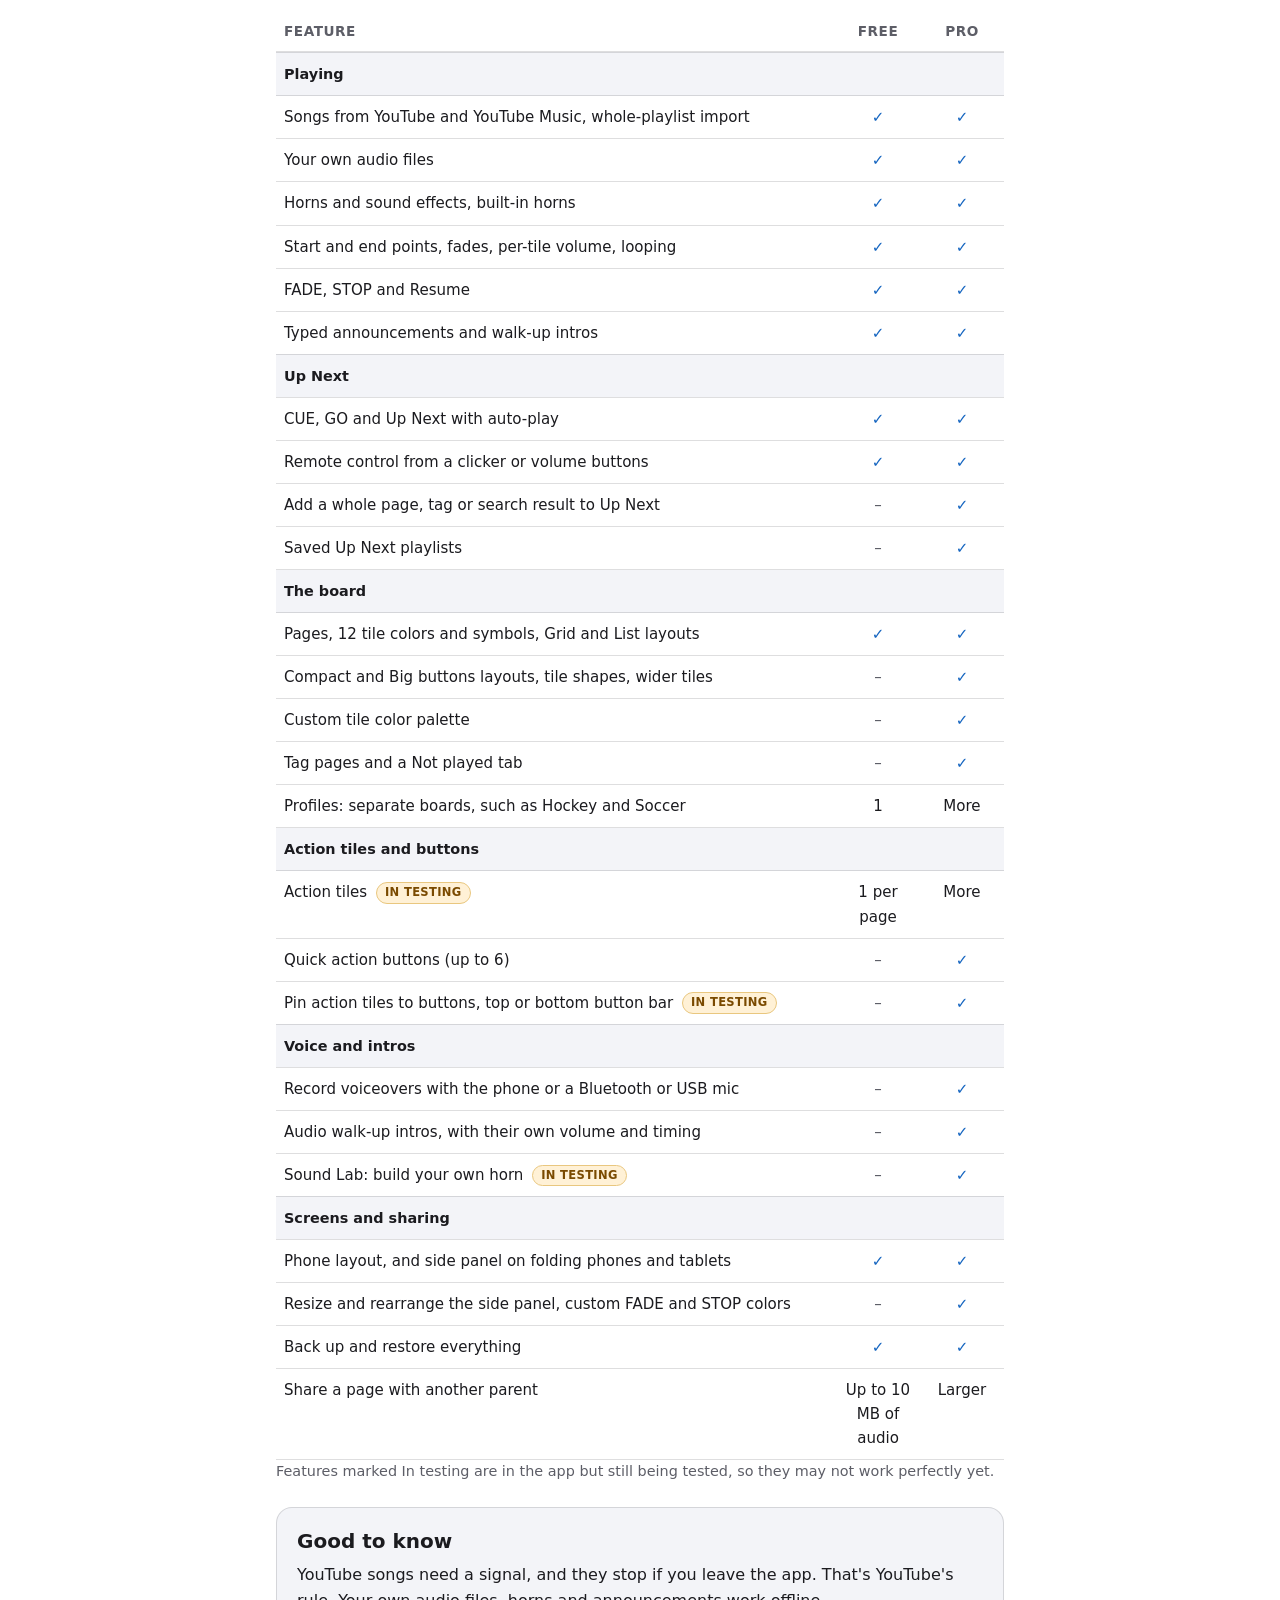
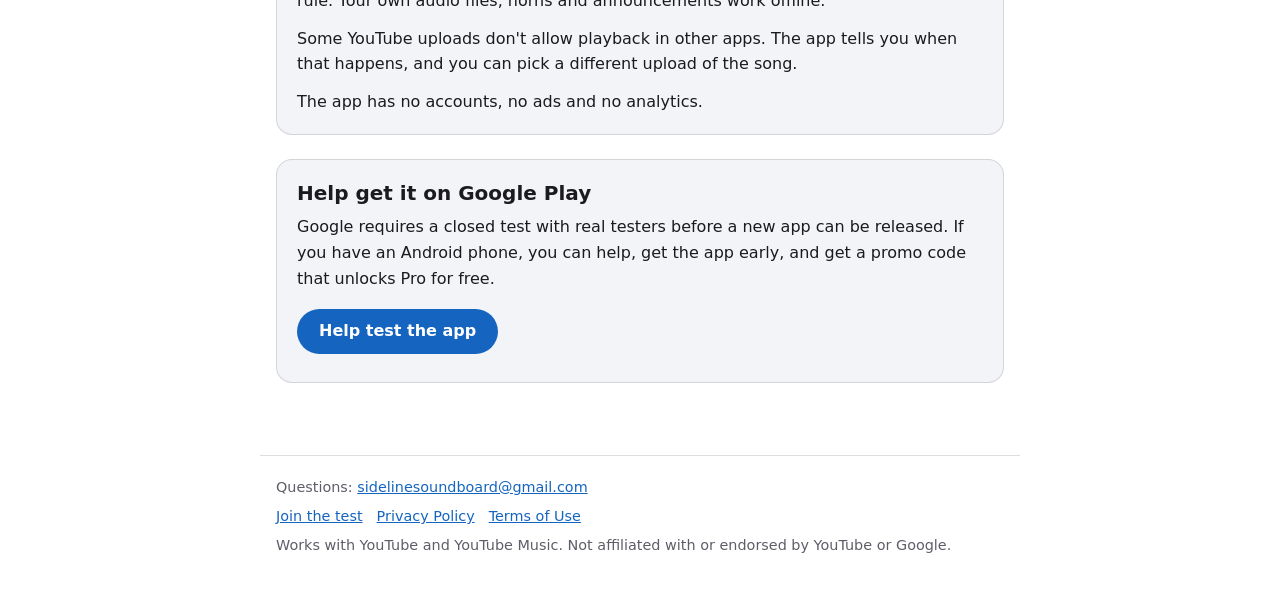
==== commit a3573c78: "Testers get a promo code that unlocks Pro - Tester page: new "You get Pro for free" reason, a line u" ====
--- a/index.html
+++ b/index.html
@@ -112,6 +112,7 @@
 <section id="pro">
   <h2>Free and Pro</h2>
   <p>Free covers everything you need to play music and sound effects at a game, with no limits on tiles, pages or songs. Playing songs is always free. Pro is a one-time purchase through Google Play, tied to your Google account. There's no subscription.</p>
+  <p class="note"><strong>Helping test?</strong> Testers don't pay for Pro. You get a promo code that unlocks it for free. <a href="testers">Join the test</a>.</p>
   <table class="tiers">
     <caption>What's included in each</caption>
     <thead><tr><th scope="col">Feature</th><th scope="col" class="t">Free</th><th scope="col" class="t">Pro</th></tr></thead>
@@ -161,7 +162,7 @@
 
 <section class="panel">
   <h2>Help get it on Google Play</h2>
-  <p>Google requires a closed test with real testers before a new app can be released. If you have an Android phone, you can help and get the app early.</p>
+  <p>Google requires a closed test with real testers before a new app can be released. If you have an Android phone, you can help, get the app early, and get a promo code that unlocks Pro for free.</p>
   <div class="actions"><a class="cta" href="testers">Help test the app</a></div>
 </section>
 </main>
